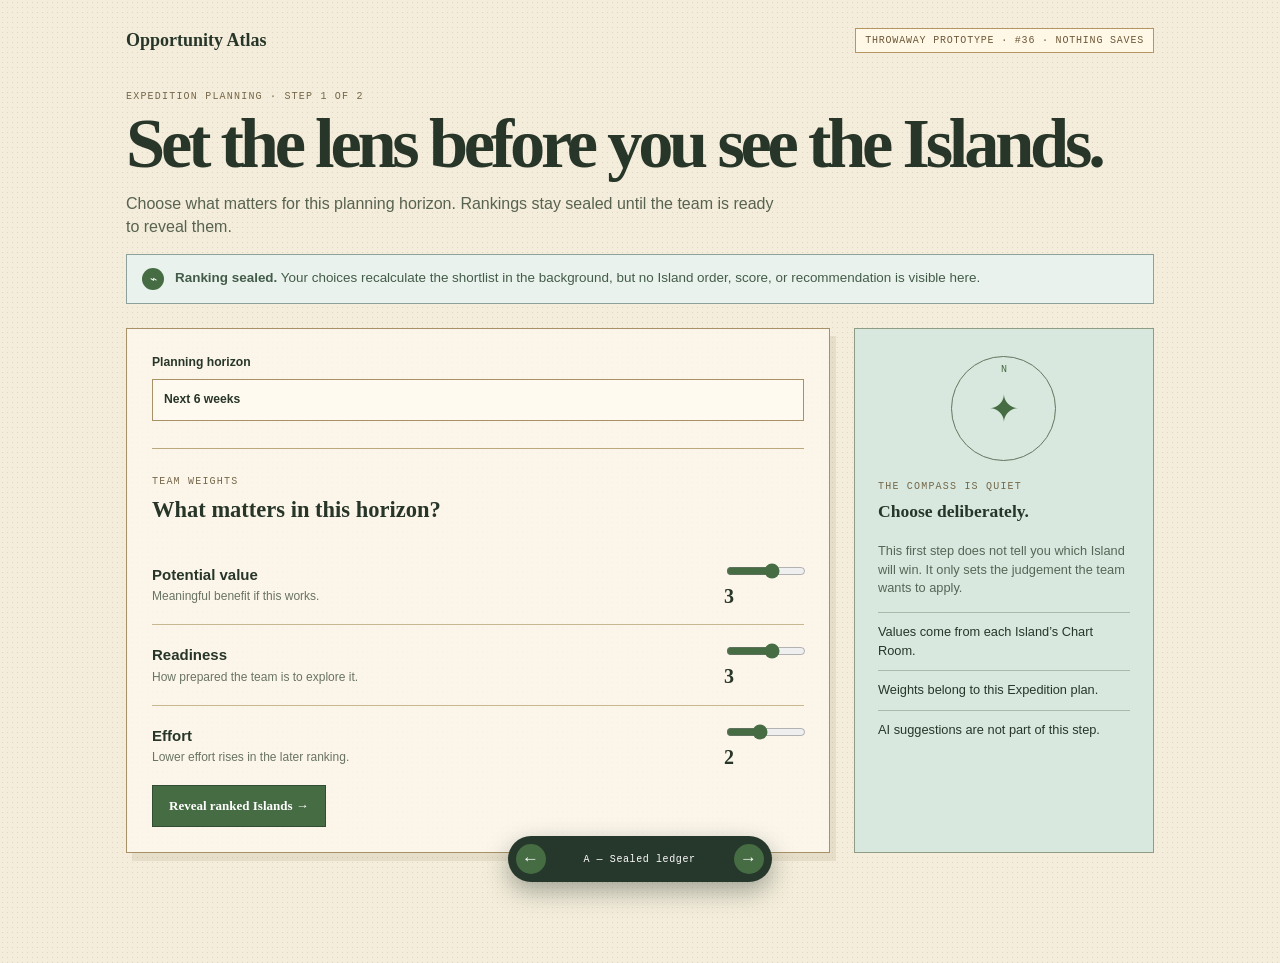
==== static/prototype-blind-lens.html @ 07d3b34b "Prototype blind Expedition lens reveal (#36)" ====
<!doctype html>
<html lang="en">
<head>
  <meta charset="utf-8">
  <meta name="viewport" content="width=device-width, initial-scale=1">
  <title>Prototype — blind Expedition lens</title>
  <style>
    :root{--ink:#273629;--paper:#f4eddb;--paper-deep:#e6d6b4;--sea:#d8e8df;--line:#a89167;--green:#466c43;--coral:#b86442;--blue:#eaf2f7}*{box-sizing:border-box}body{margin:0;background:var(--paper);color:var(--ink);font:15px/1.45 Manrope,Arial,sans-serif;background-image:radial-gradient(rgba(81,65,37,.13) .65px,transparent .65px);background-size:5px 5px}.shell{max-width:1080px;margin:auto;padding:28px 26px 110px}.throwaway{display:inline-block;padding:6px 9px;border:1px solid #b79562;background:#fff8e7;color:#6d5737;font:10px 'DM Mono',monospace;letter-spacing:.08em}.wordmark{font:600 18px Fraunces,Georgia,serif}.top{display:flex;justify-content:space-between;align-items:center;margin-bottom:38px}.eyebrow{margin:0 0 7px;color:#756748;font:10px 'DM Mono',monospace;letter-spacing:.12em}h1,h2,h3,p{margin-top:0}h1,h2,h3{font-family:Fraunces,Georgia,serif}h1{font-size:clamp(2.35rem,6vw,4.4rem);line-height:.98;letter-spacing:-.06em;margin-bottom:14px}.lead{max-width:650px;color:#576250;font-size:1rem}.rule{height:1px;background:#bba87f;margin:27px 0}.notice{display:flex;gap:11px;align-items:start;padding:13px 15px;border:1px solid #8aa29b;background:#e9f2ec;color:#435c49;font-size:.84rem}.seal{display:grid;place-items:center;width:22px;height:22px;border-radius:50%;background:#466c43;color:#fff;font-size:12px;flex:none}.field label{display:block;font-size:.76rem;font-weight:700}.field input{width:100%;margin-top:7px;padding:11px;border:1px solid #a89167;background:#fffaf0;color:var(--ink);font:inherit}.weight{display:grid;grid-template-columns:minmax(145px,1fr) 80px;gap:18px;align-items:center;padding:16px 0;border-top:1px solid #c8b890}.weight:first-child{border-top:0}.weight b,.weight small{display:block}.weight small{margin-top:3px;color:#697363;font-size:.75rem;font-weight:400}.weight input{width:100%;accent-color:#466c43}.weight output{font:600 20px Fraunces,Georgia,serif;text-align:right}.reveal{border:1px solid #314d34;background:#466c43;color:#fff;padding:12px 16px;font:600 13px Manrope;cursor:pointer}.reveal:hover{background:#355837}.variant{display:none}.variant.active{display:block}.a-grid{display:grid;grid-template-columns:minmax(0,1.35fr) 300px;gap:24px}.paper{border:1px solid #a89167;background:rgba(255,250,240,.73);padding:25px;box-shadow:6px 8px 0 rgba(117,86,41,.1)}.compass-card{border:1px solid #8d9c82;background:var(--sea);padding:23px}.compass{width:105px;height:105px;margin:4px auto 20px;border:1px solid #63765d;border-radius:50%;display:grid;place-items:center;font:38px Fraunces,serif;color:#466c43;position:relative}.compass:before{content:'N';position:absolute;top:7px;font:10px 'DM Mono',monospace}.plain-list{padding:0;margin:14px 0;list-style:none}.plain-list li{border-top:1px solid #a9baac;padding:10px 0;font-size:.8rem}.b-hero{border:2px double #927a4e;padding:36px;background:linear-gradient(135deg,#f7efd7,#e3eddc);text-align:center}.b-hero h1{max-width:690px;margin:0 auto 13px}.horizon-pill{display:inline-flex;gap:8px;align-items:center;padding:8px 12px;background:#fff9e8;border:1px solid #ad966a;margin:10px 0 21px;font-size:.8rem}.b-weights{display:grid;grid-template-columns:repeat(3,1fr);gap:1px;border:1px solid #ad966a;background:#ad966a;text-align:left}.b-weights .weight{border:0;background:#fffaf0;padding:18px;display:block}.b-weights output{display:block;text-align:left;margin-top:9px}.b-weights input{margin-top:14px}.b-footer{display:flex;justify-content:space-between;align-items:center;gap:18px;margin-top:22px;text-align:left}.c-layout{display:grid;grid-template-columns:270px minmax(0,1fr);gap:30px}.steps{border-right:1px solid #bba87f;padding-right:20px}.steps ol{padding:0;margin:0;list-style:none}.steps li{display:flex;gap:10px;align-items:center;padding:11px 0;color:#6d735f}.steps li.active{color:#273629;font-weight:700}.steps span{display:grid;place-items:center;width:24px;height:24px;border:1px solid #77876e;border-radius:50%;font:10px 'DM Mono',monospace}.steps .active span{background:#466c43;color:#fff}.single-question{max-width:630px}.question-number{color:#756748;font:12px 'DM Mono',monospace;letter-spacing:.1em}.question-controls{display:grid;gap:8px;margin:19px 0}.question-controls button{padding:13px;border:1px solid #b5a177;background:#fffaf0;color:#43533f;text-align:left;font:600 14px Manrope;cursor:pointer}.question-controls button.selected{border-color:#466c43;box-shadow:inset 4px 0 #466c43;background:#eaf2e5}.row-actions{display:flex;justify-content:space-between;align-items:center;margin-top:30px}.switcher{position:fixed;z-index:5;bottom:18px;left:50%;transform:translateX(-50%);display:flex;align-items:center;gap:9px;padding:8px;background:#26372c;color:#fff;border-radius:99px;box-shadow:0 9px 24px #26372c66}.switcher button{border:0;background:#466c43;color:#fff;border-radius:50%;width:30px;height:30px;font-size:17px;cursor:pointer}.switcher span{min-width:170px;text-align:center;font:10px 'DM Mono',monospace;letter-spacing:.06em}@media(max-width:720px){.shell{padding:20px 16px 100px}.a-grid,.c-layout{grid-template-columns:1fr}.b-weights{grid-template-columns:1fr}.steps{border-right:0;border-bottom:1px solid #bba87f;padding:0 0 15px}.steps ol{display:flex;gap:12px}.steps li{font-size:12px}.steps li:not(.active){display:none}.b-footer{display:block}.b-footer .reveal{margin-top:14px}.top{margin-bottom:25px}}
  </style>
</head>
<body>
  <main class="shell">
    <header class="top"><span class="wordmark">Opportunity Atlas</span><span class="throwaway">THROWAWAY PROTOTYPE · #36 · NOTHING SAVES</span></header>

    <section class="variant" data-variant="A">
      <p class="eyebrow">EXPEDITION PLANNING · STEP 1 OF 2</p><h1>Set the lens before you see the Islands.</h1><p class="lead">Choose what matters for this planning horizon. Rankings stay sealed until the team is ready to reveal them.</p>
      <div class="notice"><span class="seal">⌁</span><span><b>Ranking sealed.</b> Your choices recalculate the shortlist in the background, but no Island order, score, or recommendation is visible here.</span></div>
      <div class="a-grid" style="margin-top:24px"><section class="paper"><div class="field"><label>Planning horizon<input value="Next 6 weeks" aria-label="Planning horizon"></label></div><div class="rule"></div><p class="eyebrow">TEAM WEIGHTS</p><h2>What matters in this horizon?</h2><div class="weights"></div><button class="reveal">Reveal ranked Islands →</button></section><aside class="compass-card"><div class="compass">✦</div><p class="eyebrow">THE COMPASS IS QUIET</p><h3>Choose deliberately.</h3><p style="font-size:.8rem;color:#566655">This first step does not tell you which Island will win. It only sets the judgement the team wants to apply.</p><ul class="plain-list"><li>Values come from each Island’s Chart Room.</li><li>Weights belong to this Expedition plan.</li><li>AI suggestions are not part of this step.</li></ul></aside></div>
    </section>

    <section class="variant" data-variant="B">
      <section class="b-hero"><p class="eyebrow">EXPEDITION LENS · RANKING SEALED</p><h1>What should make an Island worth exploring now?</h1><p class="lead" style="margin-left:auto;margin-right:auto">Make the call on priorities first. The Map will not show its hand until you ask it to.</p><span class="horizon-pill">⌛ Planning horizon <input value="Next 6 weeks" aria-label="Planning horizon" style="border:0;background:transparent;font:inherit;width:115px"></span><div class="b-weights weights"></div><footer class="b-footer"><p style="margin:0;color:#566655;font-size:.8rem">No rank, score, Island name, or recommendation is shown while these weights change.</p><button class="reveal">Open the ranked shortlist →</button></footer></section>
    </section>

    <section class="variant" data-variant="C">
      <div class="c-layout"><aside class="steps"><p class="eyebrow">EXPEDITION PLANNING</p><ol><li class="active"><span>1</span> Set the lens</li><li><span>2</span> Reveal the shortlist</li><li><span>3</span> Choose Islands</li><li><span>4</span> Charter the work</li></ol></aside><section class="single-question"><p class="question-number">QUESTION 1 OF 4</p><h1>How soon do you need to learn?</h1><p class="lead">This changes the lens, not the answer. The Island ranking remains hidden until the final reveal.</p><div class="question-controls"><button>Within a few weeks <small>Favour something practical to learn quickly.</small></button><button class="selected">In the next 6 weeks <small>Balance learning value with readiness.</small></button><button>Over the next quarter <small>Leave more room for longer-term value.</small></button></div><div class="notice"><span class="seal">⌁</span><span><b>Still sealed.</b> You will set the remaining weights next, then choose when to reveal the ranking.</span></div><footer class="row-actions"><span style="font-size:.8rem;color:#63705f">0 Islands shown</span><button class="reveal">Continue →</button></footer></section></div>
    </section>
  </main>
  <nav class="switcher" aria-label="Prototype variants"><button id="previous" aria-label="Previous variant">←</button><span id="variant-label"></span><button id="next" aria-label="Next variant">→</button></nav>
  <script>
    const dimensions=[['Potential value','Meaningful benefit if this works.'],['Readiness','How prepared the team is to explore it.'],['Effort','Lower effort rises in the later ranking.']];
    document.querySelectorAll('.weights').forEach(container=>container.innerHTML=dimensions.map(([name,description],index)=>`<label class="weight"><span><b>${name}</b><small>${description}</small></span><span><input type="range" min="0" max="5" value="${[3,3,2][index]}" aria-label="${name} weight"><output>${[3,3,2][index]}</output></span></label>`).join(''));
    document.querySelectorAll('.weight input').forEach(input=>input.addEventListener('input',()=>input.nextElementSibling.value=input.value));
    const variants=[['A','Sealed ledger'],['B','Map does not show its hand'],['C','Guided questions']];let current=new URLSearchParams(location.search).get('variant')||'A';
    function render(){document.querySelectorAll('.variant').forEach(node=>node.classList.toggle('active',node.dataset.variant===current));document.querySelector('#variant-label').textContent=`${current} — ${variants.find(item=>item[0]===current)[1]}`;history.replaceState({},'',`?variant=${current}`)}
    function move(offset){current=variants[(variants.findIndex(item=>item[0]===current)+offset+variants.length)%variants.length][0];render()}document.querySelector('#previous').onclick=()=>move(-1);document.querySelector('#next').onclick=()=>move(1);window.addEventListener('keydown',event=>{if(['INPUT','TEXTAREA'].includes(document.activeElement.tagName))return;if(event.key==='ArrowLeft')move(-1);if(event.key==='ArrowRight')move(1)});render();
  </script>
</body>
</html>
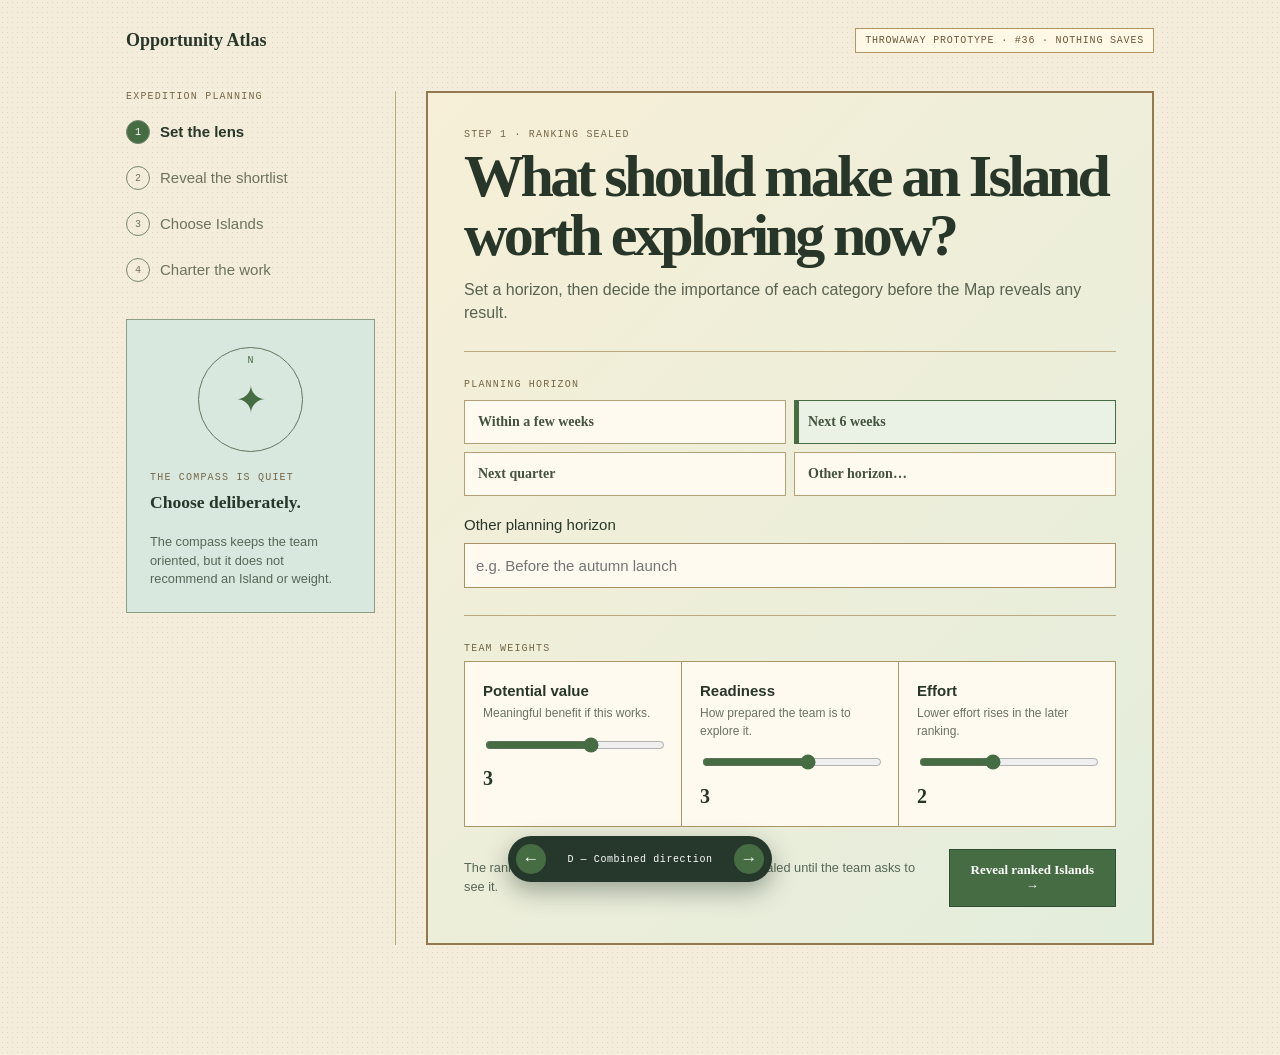
==== commit 82e97ad1: "Capture approved blind-lens direction (#36)" ====
--- a/static/prototype-blind-lens.html
+++ b/static/prototype-blind-lens.html
@@ -25,13 +25,17 @@
     <section class="variant" data-variant="C">
       <div class="c-layout"><aside class="steps"><p class="eyebrow">EXPEDITION PLANNING</p><ol><li class="active"><span>1</span> Set the lens</li><li><span>2</span> Reveal the shortlist</li><li><span>3</span> Choose Islands</li><li><span>4</span> Charter the work</li></ol></aside><section class="single-question"><p class="question-number">QUESTION 1 OF 4</p><h1>How soon do you need to learn?</h1><p class="lead">This changes the lens, not the answer. The Island ranking remains hidden until the final reveal.</p><div class="question-controls"><button>Within a few weeks <small>Favour something practical to learn quickly.</small></button><button class="selected">In the next 6 weeks <small>Balance learning value with readiness.</small></button><button>Over the next quarter <small>Leave more room for longer-term value.</small></button></div><div class="notice"><span class="seal">⌁</span><span><b>Still sealed.</b> You will set the remaining weights next, then choose when to reveal the ranking.</span></div><footer class="row-actions"><span style="font-size:.8rem;color:#63705f">0 Islands shown</span><button class="reveal">Continue →</button></footer></section></div>
     </section>
+
+    <section class="variant" data-variant="D">
+      <div class="c-layout"><aside class="steps"><p class="eyebrow">EXPEDITION PLANNING</p><ol><li class="active"><span>1</span> Set the lens</li><li><span>2</span> Reveal the shortlist</li><li><span>3</span> Choose Islands</li><li><span>4</span> Charter the work</li></ol><div class="compass-card" style="margin-top:26px"><div class="compass">✦</div><p class="eyebrow">THE COMPASS IS QUIET</p><h3>Choose deliberately.</h3><p style="font-size:.8rem;color:#566655;margin-bottom:0">The compass keeps the team oriented, but it does not recommend an Island or weight.</p></div></aside><section class="b-hero" style="text-align:left"><p class="eyebrow">STEP 1 · RANKING SEALED</p><h1 style="font-size:clamp(2.25rem,5vw,3.75rem);max-width:650px;margin-left:0">What should make an Island worth exploring now?</h1><p class="lead" style="margin-left:0">Set a horizon, then decide the importance of each category before the Map reveals any result.</p><div class="rule"></div><p class="eyebrow">PLANNING HORIZON</p><div class="question-controls" style="grid-template-columns:repeat(2,minmax(0,1fr));margin:10px 0 18px"><button>Within a few weeks</button><button class="selected">Next 6 weeks</button><button>Next quarter</button><button>Other horizon…</button></div><label class="field"><span class="sr-only">Other planning horizon</span><input placeholder="e.g. Before the autumn launch" aria-label="Other planning horizon"></label><div class="rule"></div><p class="eyebrow">TEAM WEIGHTS</p><div class="b-weights weights"></div><footer class="b-footer"><p style="margin:0;color:#566655;font-size:.8rem">The ranking updates in the background. It remains sealed until the team asks to see it.</p><button class="reveal">Reveal ranked Islands →</button></footer></section></div>
+    </section>
   </main>
   <nav class="switcher" aria-label="Prototype variants"><button id="previous" aria-label="Previous variant">←</button><span id="variant-label"></span><button id="next" aria-label="Next variant">→</button></nav>
   <script>
     const dimensions=[['Potential value','Meaningful benefit if this works.'],['Readiness','How prepared the team is to explore it.'],['Effort','Lower effort rises in the later ranking.']];
     document.querySelectorAll('.weights').forEach(container=>container.innerHTML=dimensions.map(([name,description],index)=>`<label class="weight"><span><b>${name}</b><small>${description}</small></span><span><input type="range" min="0" max="5" value="${[3,3,2][index]}" aria-label="${name} weight"><output>${[3,3,2][index]}</output></span></label>`).join(''));
     document.querySelectorAll('.weight input').forEach(input=>input.addEventListener('input',()=>input.nextElementSibling.value=input.value));
-    const variants=[['A','Sealed ledger'],['B','Map does not show its hand'],['C','Guided questions']];let current=new URLSearchParams(location.search).get('variant')||'A';
+    const variants=[['A','Sealed ledger'],['B','Map does not show its hand'],['C','Guided questions'],['D','Combined direction']];let current=new URLSearchParams(location.search).get('variant')||'D';
     function render(){document.querySelectorAll('.variant').forEach(node=>node.classList.toggle('active',node.dataset.variant===current));document.querySelector('#variant-label').textContent=`${current} — ${variants.find(item=>item[0]===current)[1]}`;history.replaceState({},'',`?variant=${current}`)}
     function move(offset){current=variants[(variants.findIndex(item=>item[0]===current)+offset+variants.length)%variants.length][0];render()}document.querySelector('#previous').onclick=()=>move(-1);document.querySelector('#next').onclick=()=>move(1);window.addEventListener('keydown',event=>{if(['INPUT','TEXTAREA'].includes(document.activeElement.tagName))return;if(event.key==='ArrowLeft')move(-1);if(event.key==='ArrowRight')move(1)});render();
   </script>
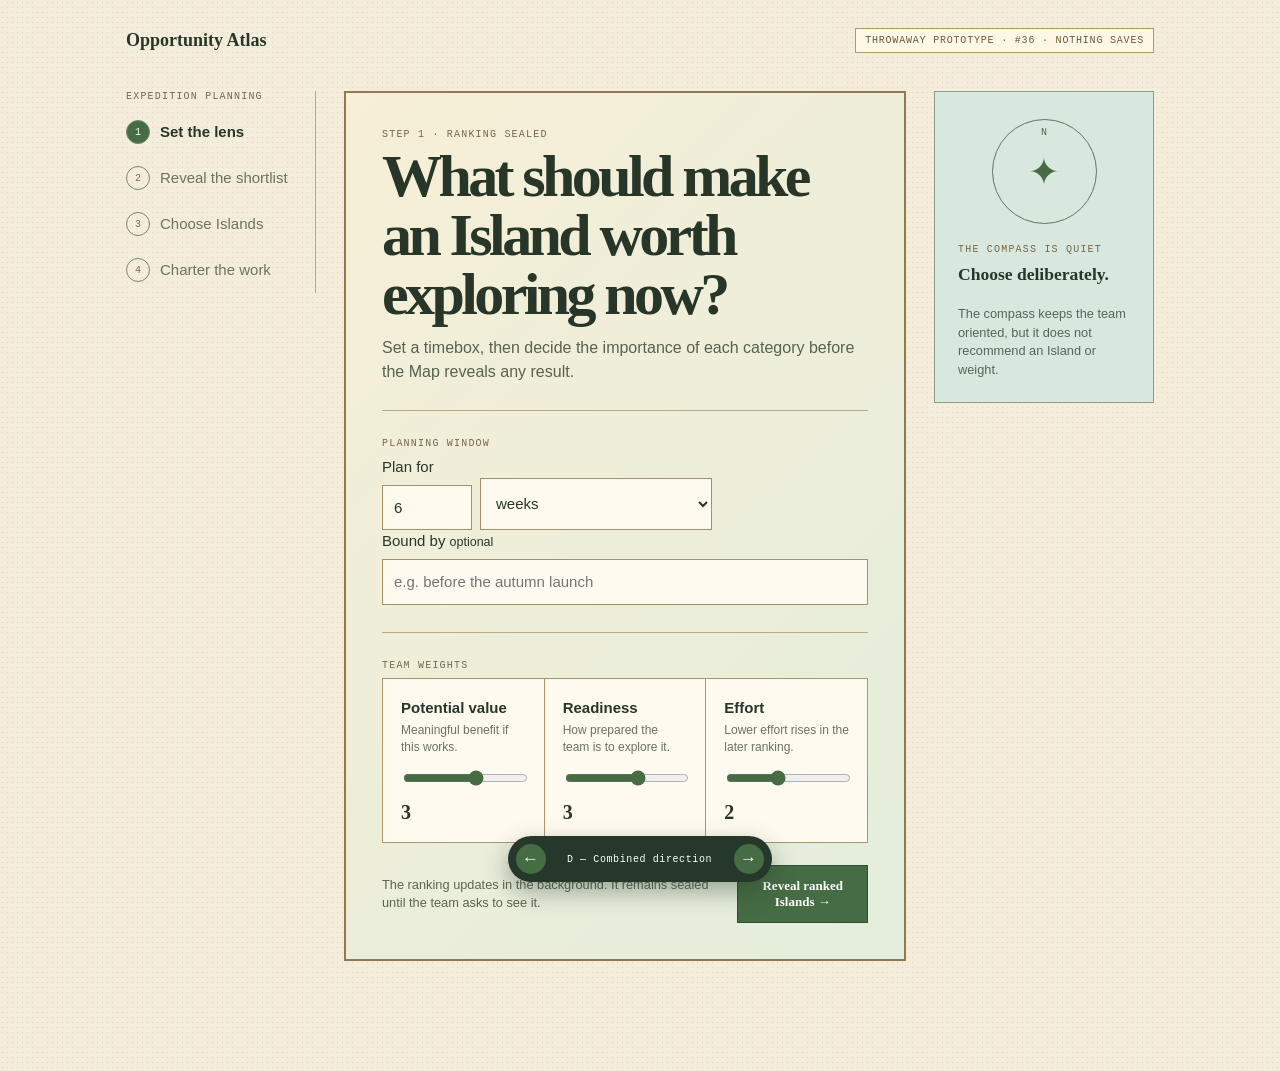
==== commit 63b7f713: "Refine Expedition planning window (#36)" ====
--- a/static/prototype-blind-lens.html
+++ b/static/prototype-blind-lens.html
@@ -5,7 +5,7 @@
   <meta name="viewport" content="width=device-width, initial-scale=1">
   <title>Prototype — blind Expedition lens</title>
   <style>
-    :root{--ink:#273629;--paper:#f4eddb;--paper-deep:#e6d6b4;--sea:#d8e8df;--line:#a89167;--green:#466c43;--coral:#b86442;--blue:#eaf2f7}*{box-sizing:border-box}body{margin:0;background:var(--paper);color:var(--ink);font:15px/1.45 Manrope,Arial,sans-serif;background-image:radial-gradient(rgba(81,65,37,.13) .65px,transparent .65px);background-size:5px 5px}.shell{max-width:1080px;margin:auto;padding:28px 26px 110px}.throwaway{display:inline-block;padding:6px 9px;border:1px solid #b79562;background:#fff8e7;color:#6d5737;font:10px 'DM Mono',monospace;letter-spacing:.08em}.wordmark{font:600 18px Fraunces,Georgia,serif}.top{display:flex;justify-content:space-between;align-items:center;margin-bottom:38px}.eyebrow{margin:0 0 7px;color:#756748;font:10px 'DM Mono',monospace;letter-spacing:.12em}h1,h2,h3,p{margin-top:0}h1,h2,h3{font-family:Fraunces,Georgia,serif}h1{font-size:clamp(2.35rem,6vw,4.4rem);line-height:.98;letter-spacing:-.06em;margin-bottom:14px}.lead{max-width:650px;color:#576250;font-size:1rem}.rule{height:1px;background:#bba87f;margin:27px 0}.notice{display:flex;gap:11px;align-items:start;padding:13px 15px;border:1px solid #8aa29b;background:#e9f2ec;color:#435c49;font-size:.84rem}.seal{display:grid;place-items:center;width:22px;height:22px;border-radius:50%;background:#466c43;color:#fff;font-size:12px;flex:none}.field label{display:block;font-size:.76rem;font-weight:700}.field input{width:100%;margin-top:7px;padding:11px;border:1px solid #a89167;background:#fffaf0;color:var(--ink);font:inherit}.weight{display:grid;grid-template-columns:minmax(145px,1fr) 80px;gap:18px;align-items:center;padding:16px 0;border-top:1px solid #c8b890}.weight:first-child{border-top:0}.weight b,.weight small{display:block}.weight small{margin-top:3px;color:#697363;font-size:.75rem;font-weight:400}.weight input{width:100%;accent-color:#466c43}.weight output{font:600 20px Fraunces,Georgia,serif;text-align:right}.reveal{border:1px solid #314d34;background:#466c43;color:#fff;padding:12px 16px;font:600 13px Manrope;cursor:pointer}.reveal:hover{background:#355837}.variant{display:none}.variant.active{display:block}.a-grid{display:grid;grid-template-columns:minmax(0,1.35fr) 300px;gap:24px}.paper{border:1px solid #a89167;background:rgba(255,250,240,.73);padding:25px;box-shadow:6px 8px 0 rgba(117,86,41,.1)}.compass-card{border:1px solid #8d9c82;background:var(--sea);padding:23px}.compass{width:105px;height:105px;margin:4px auto 20px;border:1px solid #63765d;border-radius:50%;display:grid;place-items:center;font:38px Fraunces,serif;color:#466c43;position:relative}.compass:before{content:'N';position:absolute;top:7px;font:10px 'DM Mono',monospace}.plain-list{padding:0;margin:14px 0;list-style:none}.plain-list li{border-top:1px solid #a9baac;padding:10px 0;font-size:.8rem}.b-hero{border:2px double #927a4e;padding:36px;background:linear-gradient(135deg,#f7efd7,#e3eddc);text-align:center}.b-hero h1{max-width:690px;margin:0 auto 13px}.horizon-pill{display:inline-flex;gap:8px;align-items:center;padding:8px 12px;background:#fff9e8;border:1px solid #ad966a;margin:10px 0 21px;font-size:.8rem}.b-weights{display:grid;grid-template-columns:repeat(3,1fr);gap:1px;border:1px solid #ad966a;background:#ad966a;text-align:left}.b-weights .weight{border:0;background:#fffaf0;padding:18px;display:block}.b-weights output{display:block;text-align:left;margin-top:9px}.b-weights input{margin-top:14px}.b-footer{display:flex;justify-content:space-between;align-items:center;gap:18px;margin-top:22px;text-align:left}.c-layout{display:grid;grid-template-columns:270px minmax(0,1fr);gap:30px}.steps{border-right:1px solid #bba87f;padding-right:20px}.steps ol{padding:0;margin:0;list-style:none}.steps li{display:flex;gap:10px;align-items:center;padding:11px 0;color:#6d735f}.steps li.active{color:#273629;font-weight:700}.steps span{display:grid;place-items:center;width:24px;height:24px;border:1px solid #77876e;border-radius:50%;font:10px 'DM Mono',monospace}.steps .active span{background:#466c43;color:#fff}.single-question{max-width:630px}.question-number{color:#756748;font:12px 'DM Mono',monospace;letter-spacing:.1em}.question-controls{display:grid;gap:8px;margin:19px 0}.question-controls button{padding:13px;border:1px solid #b5a177;background:#fffaf0;color:#43533f;text-align:left;font:600 14px Manrope;cursor:pointer}.question-controls button.selected{border-color:#466c43;box-shadow:inset 4px 0 #466c43;background:#eaf2e5}.row-actions{display:flex;justify-content:space-between;align-items:center;margin-top:30px}.switcher{position:fixed;z-index:5;bottom:18px;left:50%;transform:translateX(-50%);display:flex;align-items:center;gap:9px;padding:8px;background:#26372c;color:#fff;border-radius:99px;box-shadow:0 9px 24px #26372c66}.switcher button{border:0;background:#466c43;color:#fff;border-radius:50%;width:30px;height:30px;font-size:17px;cursor:pointer}.switcher span{min-width:170px;text-align:center;font:10px 'DM Mono',monospace;letter-spacing:.06em}@media(max-width:720px){.shell{padding:20px 16px 100px}.a-grid,.c-layout{grid-template-columns:1fr}.b-weights{grid-template-columns:1fr}.steps{border-right:0;border-bottom:1px solid #bba87f;padding:0 0 15px}.steps ol{display:flex;gap:12px}.steps li{font-size:12px}.steps li:not(.active){display:none}.b-footer{display:block}.b-footer .reveal{margin-top:14px}.top{margin-bottom:25px}}
+    :root{--ink:#273629;--paper:#f4eddb;--paper-deep:#e6d6b4;--sea:#d8e8df;--line:#a89167;--green:#466c43;--coral:#b86442;--blue:#eaf2f7}*{box-sizing:border-box}body{margin:0;background:var(--paper);color:var(--ink);font:15px/1.45 Manrope,Arial,sans-serif;background-image:radial-gradient(rgba(81,65,37,.13) .65px,transparent .65px);background-size:5px 5px}.shell{max-width:1080px;margin:auto;padding:28px 26px 110px}.throwaway{display:inline-block;padding:6px 9px;border:1px solid #b79562;background:#fff8e7;color:#6d5737;font:10px 'DM Mono',monospace;letter-spacing:.08em}.wordmark{font:600 18px Fraunces,Georgia,serif}.top{display:flex;justify-content:space-between;align-items:center;margin-bottom:38px}.eyebrow{margin:0 0 7px;color:#756748;font:10px 'DM Mono',monospace;letter-spacing:.12em}h1,h2,h3,p{margin-top:0}h1,h2,h3{font-family:Fraunces,Georgia,serif}h1{font-size:clamp(2.35rem,6vw,4.4rem);line-height:.98;letter-spacing:-.06em;margin-bottom:14px}.lead{max-width:650px;color:#576250;font-size:1rem}.rule{height:1px;background:#bba87f;margin:27px 0}.notice{display:flex;gap:11px;align-items:start;padding:13px 15px;border:1px solid #8aa29b;background:#e9f2ec;color:#435c49;font-size:.84rem}.seal{display:grid;place-items:center;width:22px;height:22px;border-radius:50%;background:#466c43;color:#fff;font-size:12px;flex:none}.field label{display:block;font-size:.76rem;font-weight:700}.field input{width:100%;margin-top:7px;padding:11px;border:1px solid #a89167;background:#fffaf0;color:var(--ink);font:inherit}.weight{display:grid;grid-template-columns:minmax(145px,1fr) 80px;gap:18px;align-items:center;padding:16px 0;border-top:1px solid #c8b890}.weight:first-child{border-top:0}.weight b,.weight small{display:block}.weight small{margin-top:3px;color:#697363;font-size:.75rem;font-weight:400}.weight input{width:100%;accent-color:#466c43}.weight output{font:600 20px Fraunces,Georgia,serif;text-align:right}.reveal{border:1px solid #314d34;background:#466c43;color:#fff;padding:12px 16px;font:600 13px Manrope;cursor:pointer}.reveal:hover{background:#355837}.variant{display:none}.variant.active{display:block}.a-grid{display:grid;grid-template-columns:minmax(0,1.35fr) 300px;gap:24px}.paper{border:1px solid #a89167;background:rgba(255,250,240,.73);padding:25px;box-shadow:6px 8px 0 rgba(117,86,41,.1)}.compass-card{border:1px solid #8d9c82;background:var(--sea);padding:23px}.compass{width:105px;height:105px;margin:4px auto 20px;border:1px solid #63765d;border-radius:50%;display:grid;place-items:center;font:38px Fraunces,serif;color:#466c43;position:relative}.compass:before{content:'N';position:absolute;top:7px;font:10px 'DM Mono',monospace}.plain-list{padding:0;margin:14px 0;list-style:none}.plain-list li{border-top:1px solid #a9baac;padding:10px 0;font-size:.8rem}.b-hero{border:2px double #927a4e;padding:36px;background:linear-gradient(135deg,#f7efd7,#e3eddc);text-align:center}.b-hero h1{max-width:690px;margin:0 auto 13px}.horizon-pill{display:inline-flex;gap:8px;align-items:center;padding:8px 12px;background:#fff9e8;border:1px solid #ad966a;margin:10px 0 21px;font-size:.8rem}.b-weights{display:grid;grid-template-columns:repeat(3,1fr);gap:1px;border:1px solid #ad966a;background:#ad966a;text-align:left}.b-weights .weight{border:0;background:#fffaf0;padding:18px;display:block}.b-weights output{display:block;text-align:left;margin-top:9px}.b-weights input{margin-top:14px}.b-footer{display:flex;justify-content:space-between;align-items:center;gap:18px;margin-top:22px;text-align:left}.c-layout{display:grid;grid-template-columns:270px minmax(0,1fr);gap:30px}.d-layout{display:grid;grid-template-columns:190px minmax(0,1fr) 220px;gap:28px;align-items:start}.steps{border-right:1px solid #bba87f;padding-right:20px}.steps ol{padding:0;margin:0;list-style:none}.steps li{display:flex;gap:10px;align-items:center;padding:11px 0;color:#6d735f}.steps li.active{color:#273629;font-weight:700}.steps span{display:grid;place-items:center;width:24px;height:24px;border:1px solid #77876e;border-radius:50%;font:10px 'DM Mono',monospace}.steps .active span{background:#466c43;color:#fff}.single-question{max-width:630px}.question-number{color:#756748;font:12px 'DM Mono',monospace;letter-spacing:.1em}.question-controls{display:grid;gap:8px;margin:19px 0}.question-controls button{padding:13px;border:1px solid #b5a177;background:#fffaf0;color:#43533f;text-align:left;font:600 14px Manrope;cursor:pointer}.question-controls button.selected{border-color:#466c43;box-shadow:inset 4px 0 #466c43;background:#eaf2e5}.timebox{display:grid;grid-template-columns:90px 1fr;gap:8px;max-width:330px}.timebox input,.timebox select{width:100%;padding:11px;border:1px solid #a89167;background:#fffaf0;color:var(--ink);font:inherit}.row-actions{display:flex;justify-content:space-between;align-items:center;margin-top:30px}.switcher{position:fixed;z-index:5;bottom:18px;left:50%;transform:translateX(-50%);display:flex;align-items:center;gap:9px;padding:8px;background:#26372c;color:#fff;border-radius:99px;box-shadow:0 9px 24px #26372c66}.switcher button{border:0;background:#466c43;color:#fff;border-radius:50%;width:30px;height:30px;font-size:17px;cursor:pointer}.switcher span{min-width:170px;text-align:center;font:10px 'DM Mono',monospace;letter-spacing:.06em}@media(max-width:850px){.d-layout{grid-template-columns:170px minmax(0,1fr)}.d-layout>.compass-card{grid-column:2}}@media(max-width:720px){.shell{padding:20px 16px 100px}.a-grid,.c-layout,.d-layout{grid-template-columns:1fr}.b-weights{grid-template-columns:1fr}.steps{border-right:0;border-bottom:1px solid #bba87f;padding:0 0 15px}.steps ol{display:flex;gap:12px}.steps li{font-size:12px}.steps li:not(.active){display:none}.d-layout>.compass-card{grid-column:auto}.b-footer{display:block}.b-footer .reveal{margin-top:14px}.top{margin-bottom:25px}}
   </style>
 </head>
 <body>
@@ -27,7 +27,7 @@
     </section>
 
     <section class="variant" data-variant="D">
-      <div class="c-layout"><aside class="steps"><p class="eyebrow">EXPEDITION PLANNING</p><ol><li class="active"><span>1</span> Set the lens</li><li><span>2</span> Reveal the shortlist</li><li><span>3</span> Choose Islands</li><li><span>4</span> Charter the work</li></ol><div class="compass-card" style="margin-top:26px"><div class="compass">✦</div><p class="eyebrow">THE COMPASS IS QUIET</p><h3>Choose deliberately.</h3><p style="font-size:.8rem;color:#566655;margin-bottom:0">The compass keeps the team oriented, but it does not recommend an Island or weight.</p></div></aside><section class="b-hero" style="text-align:left"><p class="eyebrow">STEP 1 · RANKING SEALED</p><h1 style="font-size:clamp(2.25rem,5vw,3.75rem);max-width:650px;margin-left:0">What should make an Island worth exploring now?</h1><p class="lead" style="margin-left:0">Set a horizon, then decide the importance of each category before the Map reveals any result.</p><div class="rule"></div><p class="eyebrow">PLANNING HORIZON</p><div class="question-controls" style="grid-template-columns:repeat(2,minmax(0,1fr));margin:10px 0 18px"><button>Within a few weeks</button><button class="selected">Next 6 weeks</button><button>Next quarter</button><button>Other horizon…</button></div><label class="field"><span class="sr-only">Other planning horizon</span><input placeholder="e.g. Before the autumn launch" aria-label="Other planning horizon"></label><div class="rule"></div><p class="eyebrow">TEAM WEIGHTS</p><div class="b-weights weights"></div><footer class="b-footer"><p style="margin:0;color:#566655;font-size:.8rem">The ranking updates in the background. It remains sealed until the team asks to see it.</p><button class="reveal">Reveal ranked Islands →</button></footer></section></div>
+      <div class="d-layout"><aside class="steps"><p class="eyebrow">EXPEDITION PLANNING</p><ol><li class="active"><span>1</span> Set the lens</li><li><span>2</span> Reveal the shortlist</li><li><span>3</span> Choose Islands</li><li><span>4</span> Charter the work</li></ol></aside><section class="b-hero" style="text-align:left"><p class="eyebrow">STEP 1 · RANKING SEALED</p><h1 style="font-size:clamp(2.25rem,5vw,3.75rem);max-width:650px;margin-left:0">What should make an Island worth exploring now?</h1><p class="lead" style="margin-left:0">Set a timebox, then decide the importance of each category before the Map reveals any result.</p><div class="rule"></div><p class="eyebrow">PLANNING WINDOW</p><label class="field"><span>Plan for</span><span class="timebox"><input type="number" value="6" min="1" aria-label="Planning window length"><select aria-label="Planning window unit"><option>weeks</option><option>months</option><option>quarters</option></select></span></label><label class="field" style="margin-top:15px"><span>Bound by <small style="font-weight:400">optional</small></span><input placeholder="e.g. before the autumn launch" aria-label="Planning deadline or event"></label><div class="rule"></div><p class="eyebrow">TEAM WEIGHTS</p><div class="b-weights weights"></div><footer class="b-footer"><p style="margin:0;color:#566655;font-size:.8rem">The ranking updates in the background. It remains sealed until the team asks to see it.</p><button class="reveal">Reveal ranked Islands →</button></footer></section><aside class="compass-card"><div class="compass">✦</div><p class="eyebrow">THE COMPASS IS QUIET</p><h3>Choose deliberately.</h3><p style="font-size:.8rem;color:#566655;margin-bottom:0">The compass keeps the team oriented, but it does not recommend an Island or weight.</p></aside></div>
     </section>
   </main>
   <nav class="switcher" aria-label="Prototype variants"><button id="previous" aria-label="Previous variant">←</button><span id="variant-label"></span><button id="next" aria-label="Next variant">→</button></nav>
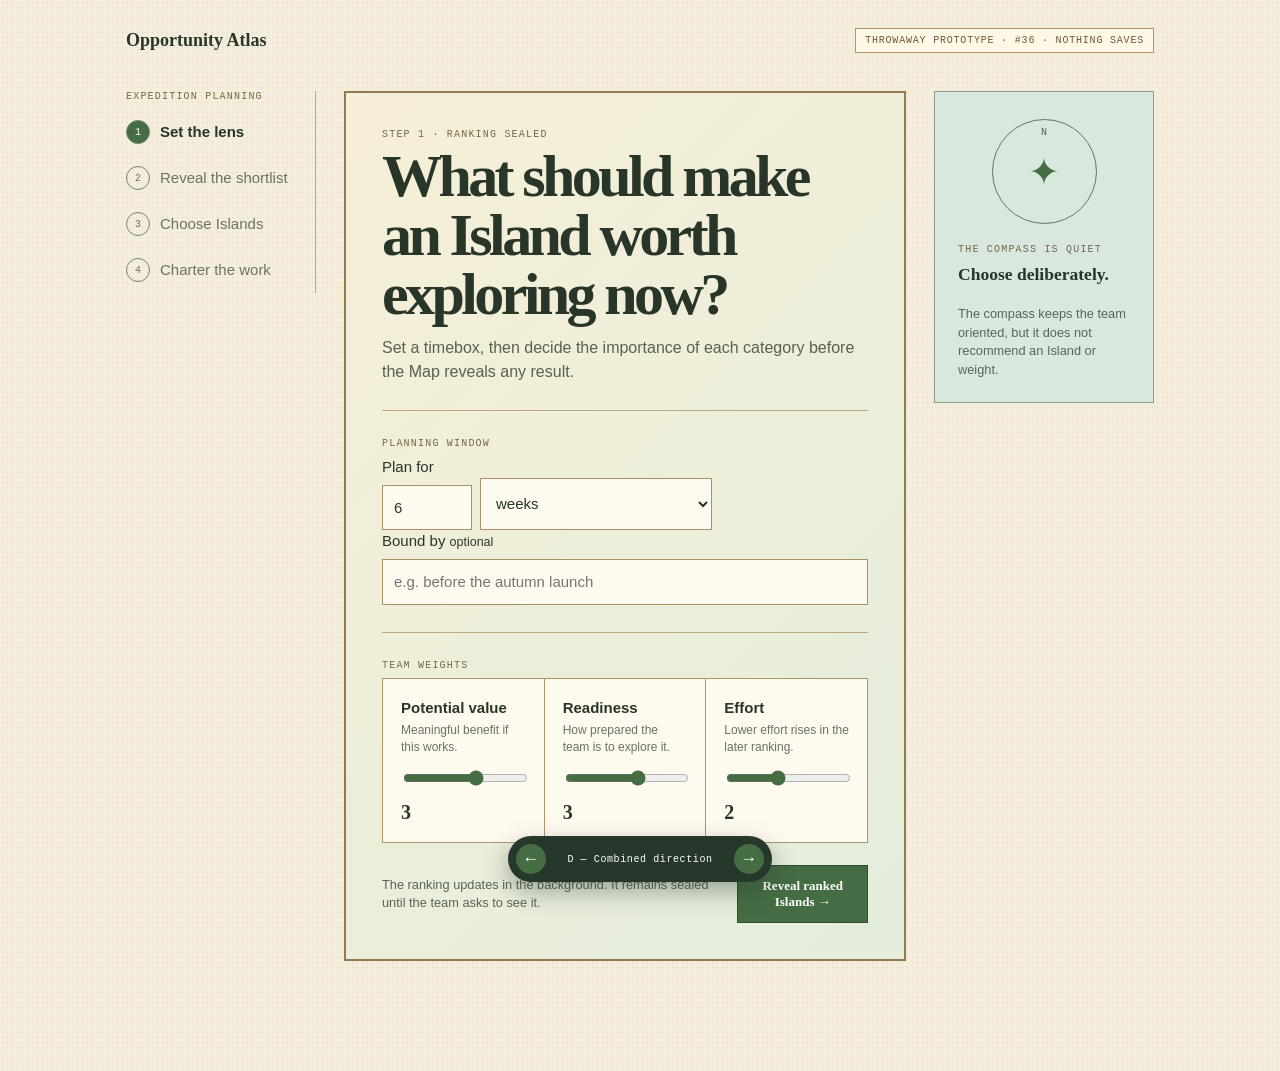
==== commit bae4f4a5: "Keep Expedition compass visible while planning (#36)" ====
--- a/static/prototype-blind-lens.html
+++ b/static/prototype-blind-lens.html
@@ -5,7 +5,7 @@
   <meta name="viewport" content="width=device-width, initial-scale=1">
   <title>Prototype — blind Expedition lens</title>
   <style>
-    :root{--ink:#273629;--paper:#f4eddb;--paper-deep:#e6d6b4;--sea:#d8e8df;--line:#a89167;--green:#466c43;--coral:#b86442;--blue:#eaf2f7}*{box-sizing:border-box}body{margin:0;background:var(--paper);color:var(--ink);font:15px/1.45 Manrope,Arial,sans-serif;background-image:radial-gradient(rgba(81,65,37,.13) .65px,transparent .65px);background-size:5px 5px}.shell{max-width:1080px;margin:auto;padding:28px 26px 110px}.throwaway{display:inline-block;padding:6px 9px;border:1px solid #b79562;background:#fff8e7;color:#6d5737;font:10px 'DM Mono',monospace;letter-spacing:.08em}.wordmark{font:600 18px Fraunces,Georgia,serif}.top{display:flex;justify-content:space-between;align-items:center;margin-bottom:38px}.eyebrow{margin:0 0 7px;color:#756748;font:10px 'DM Mono',monospace;letter-spacing:.12em}h1,h2,h3,p{margin-top:0}h1,h2,h3{font-family:Fraunces,Georgia,serif}h1{font-size:clamp(2.35rem,6vw,4.4rem);line-height:.98;letter-spacing:-.06em;margin-bottom:14px}.lead{max-width:650px;color:#576250;font-size:1rem}.rule{height:1px;background:#bba87f;margin:27px 0}.notice{display:flex;gap:11px;align-items:start;padding:13px 15px;border:1px solid #8aa29b;background:#e9f2ec;color:#435c49;font-size:.84rem}.seal{display:grid;place-items:center;width:22px;height:22px;border-radius:50%;background:#466c43;color:#fff;font-size:12px;flex:none}.field label{display:block;font-size:.76rem;font-weight:700}.field input{width:100%;margin-top:7px;padding:11px;border:1px solid #a89167;background:#fffaf0;color:var(--ink);font:inherit}.weight{display:grid;grid-template-columns:minmax(145px,1fr) 80px;gap:18px;align-items:center;padding:16px 0;border-top:1px solid #c8b890}.weight:first-child{border-top:0}.weight b,.weight small{display:block}.weight small{margin-top:3px;color:#697363;font-size:.75rem;font-weight:400}.weight input{width:100%;accent-color:#466c43}.weight output{font:600 20px Fraunces,Georgia,serif;text-align:right}.reveal{border:1px solid #314d34;background:#466c43;color:#fff;padding:12px 16px;font:600 13px Manrope;cursor:pointer}.reveal:hover{background:#355837}.variant{display:none}.variant.active{display:block}.a-grid{display:grid;grid-template-columns:minmax(0,1.35fr) 300px;gap:24px}.paper{border:1px solid #a89167;background:rgba(255,250,240,.73);padding:25px;box-shadow:6px 8px 0 rgba(117,86,41,.1)}.compass-card{border:1px solid #8d9c82;background:var(--sea);padding:23px}.compass{width:105px;height:105px;margin:4px auto 20px;border:1px solid #63765d;border-radius:50%;display:grid;place-items:center;font:38px Fraunces,serif;color:#466c43;position:relative}.compass:before{content:'N';position:absolute;top:7px;font:10px 'DM Mono',monospace}.plain-list{padding:0;margin:14px 0;list-style:none}.plain-list li{border-top:1px solid #a9baac;padding:10px 0;font-size:.8rem}.b-hero{border:2px double #927a4e;padding:36px;background:linear-gradient(135deg,#f7efd7,#e3eddc);text-align:center}.b-hero h1{max-width:690px;margin:0 auto 13px}.horizon-pill{display:inline-flex;gap:8px;align-items:center;padding:8px 12px;background:#fff9e8;border:1px solid #ad966a;margin:10px 0 21px;font-size:.8rem}.b-weights{display:grid;grid-template-columns:repeat(3,1fr);gap:1px;border:1px solid #ad966a;background:#ad966a;text-align:left}.b-weights .weight{border:0;background:#fffaf0;padding:18px;display:block}.b-weights output{display:block;text-align:left;margin-top:9px}.b-weights input{margin-top:14px}.b-footer{display:flex;justify-content:space-between;align-items:center;gap:18px;margin-top:22px;text-align:left}.c-layout{display:grid;grid-template-columns:270px minmax(0,1fr);gap:30px}.d-layout{display:grid;grid-template-columns:190px minmax(0,1fr) 220px;gap:28px;align-items:start}.steps{border-right:1px solid #bba87f;padding-right:20px}.steps ol{padding:0;margin:0;list-style:none}.steps li{display:flex;gap:10px;align-items:center;padding:11px 0;color:#6d735f}.steps li.active{color:#273629;font-weight:700}.steps span{display:grid;place-items:center;width:24px;height:24px;border:1px solid #77876e;border-radius:50%;font:10px 'DM Mono',monospace}.steps .active span{background:#466c43;color:#fff}.single-question{max-width:630px}.question-number{color:#756748;font:12px 'DM Mono',monospace;letter-spacing:.1em}.question-controls{display:grid;gap:8px;margin:19px 0}.question-controls button{padding:13px;border:1px solid #b5a177;background:#fffaf0;color:#43533f;text-align:left;font:600 14px Manrope;cursor:pointer}.question-controls button.selected{border-color:#466c43;box-shadow:inset 4px 0 #466c43;background:#eaf2e5}.timebox{display:grid;grid-template-columns:90px 1fr;gap:8px;max-width:330px}.timebox input,.timebox select{width:100%;padding:11px;border:1px solid #a89167;background:#fffaf0;color:var(--ink);font:inherit}.row-actions{display:flex;justify-content:space-between;align-items:center;margin-top:30px}.switcher{position:fixed;z-index:5;bottom:18px;left:50%;transform:translateX(-50%);display:flex;align-items:center;gap:9px;padding:8px;background:#26372c;color:#fff;border-radius:99px;box-shadow:0 9px 24px #26372c66}.switcher button{border:0;background:#466c43;color:#fff;border-radius:50%;width:30px;height:30px;font-size:17px;cursor:pointer}.switcher span{min-width:170px;text-align:center;font:10px 'DM Mono',monospace;letter-spacing:.06em}@media(max-width:850px){.d-layout{grid-template-columns:170px minmax(0,1fr)}.d-layout>.compass-card{grid-column:2}}@media(max-width:720px){.shell{padding:20px 16px 100px}.a-grid,.c-layout,.d-layout{grid-template-columns:1fr}.b-weights{grid-template-columns:1fr}.steps{border-right:0;border-bottom:1px solid #bba87f;padding:0 0 15px}.steps ol{display:flex;gap:12px}.steps li{font-size:12px}.steps li:not(.active){display:none}.d-layout>.compass-card{grid-column:auto}.b-footer{display:block}.b-footer .reveal{margin-top:14px}.top{margin-bottom:25px}}
+    :root{--ink:#273629;--paper:#f4eddb;--paper-deep:#e6d6b4;--sea:#d8e8df;--line:#a89167;--green:#466c43;--coral:#b86442;--blue:#eaf2f7}*{box-sizing:border-box}body{margin:0;background:var(--paper);color:var(--ink);font:15px/1.45 Manrope,Arial,sans-serif;background-image:radial-gradient(rgba(81,65,37,.13) .65px,transparent .65px);background-size:5px 5px}.shell{max-width:1080px;margin:auto;padding:28px 26px 110px}.throwaway{display:inline-block;padding:6px 9px;border:1px solid #b79562;background:#fff8e7;color:#6d5737;font:10px 'DM Mono',monospace;letter-spacing:.08em}.wordmark{font:600 18px Fraunces,Georgia,serif}.top{display:flex;justify-content:space-between;align-items:center;margin-bottom:38px}.eyebrow{margin:0 0 7px;color:#756748;font:10px 'DM Mono',monospace;letter-spacing:.12em}h1,h2,h3,p{margin-top:0}h1,h2,h3{font-family:Fraunces,Georgia,serif}h1{font-size:clamp(2.35rem,6vw,4.4rem);line-height:.98;letter-spacing:-.06em;margin-bottom:14px}.lead{max-width:650px;color:#576250;font-size:1rem}.rule{height:1px;background:#bba87f;margin:27px 0}.notice{display:flex;gap:11px;align-items:start;padding:13px 15px;border:1px solid #8aa29b;background:#e9f2ec;color:#435c49;font-size:.84rem}.seal{display:grid;place-items:center;width:22px;height:22px;border-radius:50%;background:#466c43;color:#fff;font-size:12px;flex:none}.field label{display:block;font-size:.76rem;font-weight:700}.field input{width:100%;margin-top:7px;padding:11px;border:1px solid #a89167;background:#fffaf0;color:var(--ink);font:inherit}.weight{display:grid;grid-template-columns:minmax(145px,1fr) 80px;gap:18px;align-items:center;padding:16px 0;border-top:1px solid #c8b890}.weight:first-child{border-top:0}.weight b,.weight small{display:block}.weight small{margin-top:3px;color:#697363;font-size:.75rem;font-weight:400}.weight input{width:100%;accent-color:#466c43}.weight output{font:600 20px Fraunces,Georgia,serif;text-align:right}.reveal{border:1px solid #314d34;background:#466c43;color:#fff;padding:12px 16px;font:600 13px Manrope;cursor:pointer}.reveal:hover{background:#355837}.variant{display:none}.variant.active{display:block}.a-grid{display:grid;grid-template-columns:minmax(0,1.35fr) 300px;gap:24px}.paper{border:1px solid #a89167;background:rgba(255,250,240,.73);padding:25px;box-shadow:6px 8px 0 rgba(117,86,41,.1)}.compass-card{border:1px solid #8d9c82;background:var(--sea);padding:23px}.compass{width:105px;height:105px;margin:4px auto 20px;border:1px solid #63765d;border-radius:50%;display:grid;place-items:center;font:38px Fraunces,serif;color:#466c43;position:relative}.compass:before{content:'N';position:absolute;top:7px;font:10px 'DM Mono',monospace}.plain-list{padding:0;margin:14px 0;list-style:none}.plain-list li{border-top:1px solid #a9baac;padding:10px 0;font-size:.8rem}.b-hero{border:2px double #927a4e;padding:36px;background:linear-gradient(135deg,#f7efd7,#e3eddc);text-align:center}.b-hero h1{max-width:690px;margin:0 auto 13px}.horizon-pill{display:inline-flex;gap:8px;align-items:center;padding:8px 12px;background:#fff9e8;border:1px solid #ad966a;margin:10px 0 21px;font-size:.8rem}.b-weights{display:grid;grid-template-columns:repeat(3,1fr);gap:1px;border:1px solid #ad966a;background:#ad966a;text-align:left}.b-weights .weight{border:0;background:#fffaf0;padding:18px;display:block}.b-weights output{display:block;text-align:left;margin-top:9px}.b-weights input{margin-top:14px}.b-footer{display:flex;justify-content:space-between;align-items:center;gap:18px;margin-top:22px;text-align:left}.c-layout{display:grid;grid-template-columns:270px minmax(0,1fr);gap:30px}.d-layout{display:grid;grid-template-columns:190px minmax(0,1fr) 220px;gap:28px;align-items:start}.d-layout>.compass-card{position:sticky;top:22px}.steps{border-right:1px solid #bba87f;padding-right:20px}.steps ol{padding:0;margin:0;list-style:none}.steps li{display:flex;gap:10px;align-items:center;padding:11px 0;color:#6d735f}.steps li.active{color:#273629;font-weight:700}.steps span{display:grid;place-items:center;width:24px;height:24px;border:1px solid #77876e;border-radius:50%;font:10px 'DM Mono',monospace}.steps .active span{background:#466c43;color:#fff}.single-question{max-width:630px}.question-number{color:#756748;font:12px 'DM Mono',monospace;letter-spacing:.1em}.question-controls{display:grid;gap:8px;margin:19px 0}.question-controls button{padding:13px;border:1px solid #b5a177;background:#fffaf0;color:#43533f;text-align:left;font:600 14px Manrope;cursor:pointer}.question-controls button.selected{border-color:#466c43;box-shadow:inset 4px 0 #466c43;background:#eaf2e5}.timebox{display:grid;grid-template-columns:90px 1fr;gap:8px;max-width:330px}.timebox input,.timebox select{width:100%;padding:11px;border:1px solid #a89167;background:#fffaf0;color:var(--ink);font:inherit}.row-actions{display:flex;justify-content:space-between;align-items:center;margin-top:30px}.switcher{position:fixed;z-index:5;bottom:18px;left:50%;transform:translateX(-50%);display:flex;align-items:center;gap:9px;padding:8px;background:#26372c;color:#fff;border-radius:99px;box-shadow:0 9px 24px #26372c66}.switcher button{border:0;background:#466c43;color:#fff;border-radius:50%;width:30px;height:30px;font-size:17px;cursor:pointer}.switcher span{min-width:170px;text-align:center;font:10px 'DM Mono',monospace;letter-spacing:.06em}@media(max-width:850px){.d-layout{grid-template-columns:170px minmax(0,1fr)}.d-layout>.compass-card{grid-column:2}}@media(max-width:720px){.shell{padding:20px 16px 100px}.a-grid,.c-layout,.d-layout{grid-template-columns:1fr}.b-weights{grid-template-columns:1fr}.steps{border-right:0;border-bottom:1px solid #bba87f;padding:0 0 15px}.steps ol{display:flex;gap:12px}.steps li{font-size:12px}.steps li:not(.active){display:none}.d-layout>.compass-card{position:static;grid-column:auto}.b-footer{display:block}.b-footer .reveal{margin-top:14px}.top{margin-bottom:25px}}
   </style>
 </head>
 <body>
